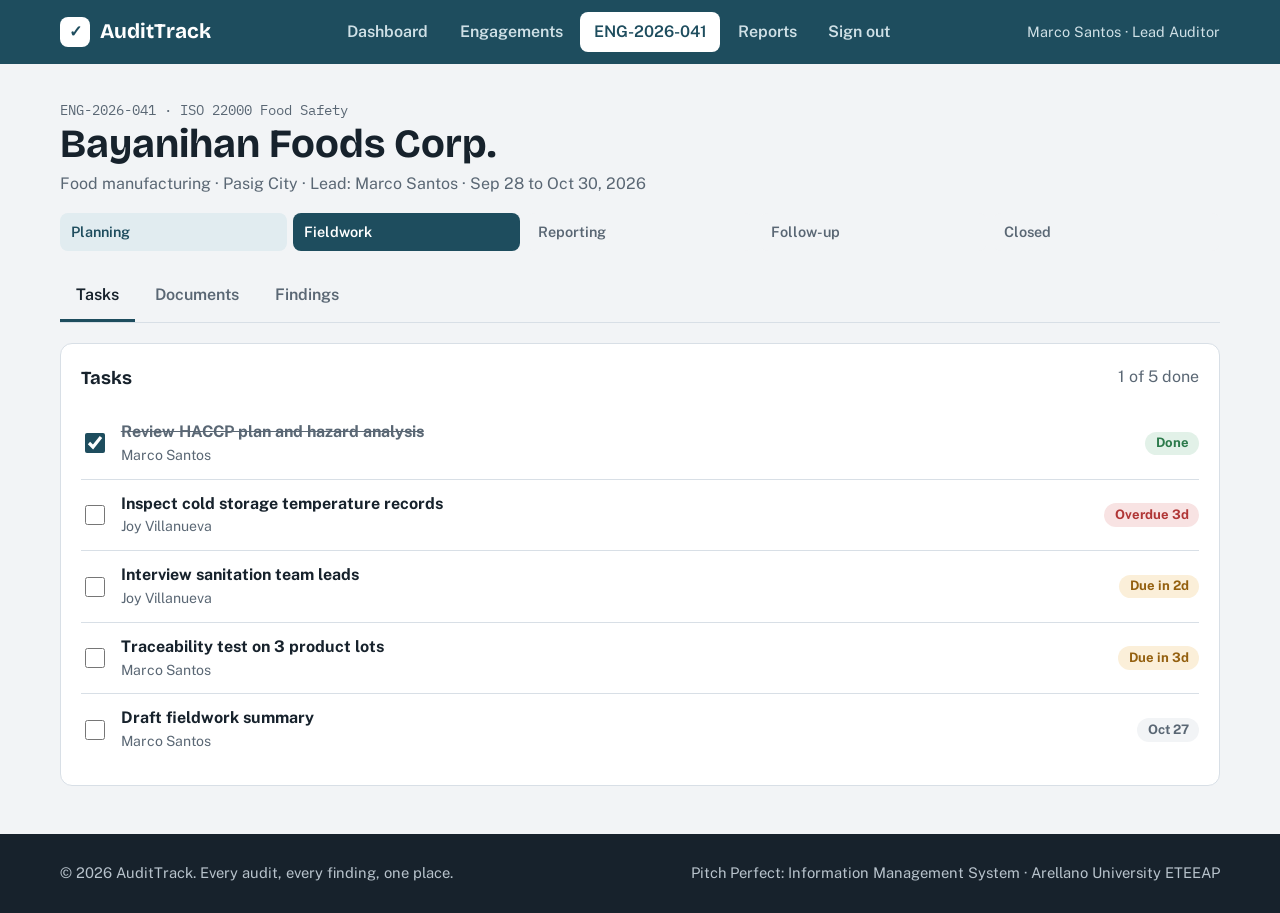
==== audit.html @ 6f2d4442 "Add files via upload AuditTrack Demo" ====
<!DOCTYPE html>
<html lang="en">
<head>
  <meta charset="UTF-8">
  <meta name="viewport" content="width=device-width, initial-scale=1">
  <title>ENG-2026-041 | AuditTrack</title>
  <link rel="preconnect" href="https://fonts.googleapis.com">
  <link rel="preconnect" href="https://fonts.gstatic.com" crossorigin>
  <link href="https://fonts.googleapis.com/css2?family=Bricolage+Grotesque:wght@600;700&family=IBM+Plex+Mono:wght@500&family=Public+Sans:wght@400;600;700&display=swap" rel="stylesheet">
  <link rel="stylesheet" href="style.css">
</head>
<body>
  <header class="site-header">
    <div class="wrap nav">
      <a class="brand" href="dashboard.html"><span class="brand-mark" aria-hidden="true">&#10003;</span>AuditTrack</a>
      <nav aria-label="Main">
        <button class="menu-toggle" aria-expanded="false" aria-controls="main-menu">Menu</button>
        <ul class="menu" id="main-menu">
          <li><a href="dashboard.html">Dashboard</a></li>
          <li><a href="engagements.html">Engagements</a></li>
          <li><a href="audit.html" aria-current="page">ENG-2026-041</a></li>
          <li><a href="reports.html">Reports</a></li>
          <li><a href="index.html">Sign out</a></li>
        </ul>
      </nav>
      <span class="user">Marco Santos &middot; Lead Auditor</span>
    </div>
  </header>

  <main>
    <div class="page-head">
      <div class="wrap">
        <p class="ref">ENG-2026-041 &middot; ISO 22000 Food Safety</p>
        <h1>Bayanihan Foods Corp.</h1>
        <p>Food manufacturing &middot; Pasig City &middot; Lead: Marco Santos &middot; Sep 28 to Oct 30, 2026</p>
        <!-- The 5 stages of an audit. "done" = finished, "now" = current stage -->
        <ol class="stages">
          <li class="done">Planning</li>
          <li class="now">Fieldwork</li>
          <li>Reporting</li>
          <li>Follow-up</li>
          <li>Closed</li>
        </ol>
      </div>
    </div>

    <div class="wrap stack">
      <!-- Tabs: each button shows the panel with the same name -->
      <div class="tabs" role="tablist">
        <button class="tab active" data-tab="tasks">Tasks</button>
        <button class="tab" data-tab="documents">Documents</button>
        <button class="tab" data-tab="findings">Findings</button>
      </div>

      <!-- TAB 1: Tasks -->
      <section class="card panel" id="tasks">
        <div class="card-head"><h2>Tasks</h2><span class="muted" id="task-count">1 of 5 done</span></div>
        <ul class="list">
          <li class="task done"><input type="checkbox" checked aria-label="Done"><div class="text"><strong>Review HACCP plan and hazard analysis</strong><div class="small">Marco Santos</div></div><span class="pill good">Done</span></li>
          <li class="task"><input type="checkbox" aria-label="Done"><div class="text"><strong>Inspect cold storage temperature records</strong><div class="small">Joy Villanueva</div></div><span class="pill crit">Overdue 3d</span></li>
          <li class="task"><input type="checkbox" aria-label="Done"><div class="text"><strong>Interview sanitation team leads</strong><div class="small">Joy Villanueva</div></div><span class="pill warn">Due in 2d</span></li>
          <li class="task"><input type="checkbox" aria-label="Done"><div class="text"><strong>Traceability test on 3 product lots</strong><div class="small">Marco Santos</div></div><span class="pill warn">Due in 3d</span></li>
          <li class="task"><input type="checkbox" aria-label="Done"><div class="text"><strong>Draft fieldwork summary</strong><div class="small">Marco Santos</div></div><span class="pill">Oct 27</span></li>
        </ul>
      </section>

      <!-- TAB 2: Documents -->
      <section class="card panel" id="documents" hidden>
        <div class="card-head">
          <h2>Documents</h2>
          <label class="btn small">Upload evidence<input type="file" class="upload"></label>
        </div>
        <ul class="list">
          <li><div class="text"><strong>HACCP Plan 2026</strong><div class="small">Policy &middot; v3 &middot; Liza Cruz &middot; Sep 30</div></div><span class="pill good">Submitted</span></li>
          <li><div class="text"><strong>Supplier accreditation list</strong><div class="small">Records &middot; v1 &middot; Liza Cruz &middot; Oct 2</div></div><span class="pill good">Submitted</span></li>
          <li><div class="text"><strong>Sanitation walkthrough photos</strong><div class="small">Evidence &middot; v1 &middot; Joy Villanueva &middot; Oct 9</div></div><span class="pill good">Submitted</span></li>
          <li><div class="text"><strong>Cold storage temperature logs (Jul to Sep)</strong><div class="small">Records &middot; waiting for client &middot; needed Oct 15</div></div><span class="pill warn">Requested</span></li>
          <li><div class="text"><strong>Pest control service reports</strong><div class="small">Records &middot; waiting for client &middot; needed Oct 18</div></div><span class="pill warn">Requested</span></li>
        </ul>
      </section>

      <!-- TAB 3: Findings -->
      <section class="card panel stack" id="findings" hidden>
        <details>
          <summary class="btn small">+ Log finding</summary>
          <form id="finding-form" class="inset">
            <div class="form-grid">
              <div class="full"><label for="f-title">Finding</label><input id="f-title" name="title" required placeholder="e.g. Thermometer calibration is overdue"></div>
              <div class="full"><label for="f-desc">What did you see?</label><textarea id="f-desc" name="desc" required placeholder="Describe the issue and where you found it."></textarea></div>
              <div><label for="f-risk">Risk level</label><select id="f-risk" name="risk"><option>High</option><option selected>Medium</option><option>Low</option></select></div>
              <div><label for="f-date">Client must fix by</label><input id="f-date" name="date" type="date" value="2026-10-27"></div>
              <div class="full"><label for="f-action">Corrective action for the client</label><input id="f-action" name="action" required placeholder="What should the client do to fix it?"></div>
            </div>
            <button class="btn" type="submit">Log finding</button>
          </form>
        </details>

        <div class="stack" id="finding-list">
          <article class="finding high">
            <div class="top"><span class="ref">FND-041-01 &middot; High risk</span><span class="pill crit">Open</span></div>
            <h3>Cold storage temperature logs are incomplete</h3>
            <p>Freezer 2 has no temperature log for 9 days in September.</p>
            <div class="action"><b>Corrective action</b>Restore daily logging with a digital data logger. Owner: Liza Cruz &middot; Fix by Oct 25</div>
          </article>

          <article class="finding medium">
            <div class="top"><span class="ref">FND-041-02 &middot; Medium risk</span><span class="pill info status">Awaiting review</span></div>
            <h3>Two supplier accreditations expired</h3>
            <p>Accreditation for two packaging suppliers expired in August, but deliveries continued.</p>
            <div class="action"><b>Corrective action</b>Renew both accreditations and add expiry reminders. Owner: Liza Cruz &middot; Fix by Oct 20
              <div class="reply"><b>Client response &middot; Oct 11</b>Both suppliers were re-accredited on Oct 10. We added an expiry date column.<br><span class="ref">Renewed_certificates.pdf</span></div>
            </div>
            <!-- These two buttons are handled in script.js (part 5) -->
            <div class="btn-row review">
              <button class="btn good small verify">Verify fix</button>
              <button class="btn danger small reject">Reject</button>
            </div>
          </article>

          <article class="finding">
            <div class="top"><span class="ref">FND-041-03 &middot; Low risk</span><span class="pill good">Closed</span></div>
            <h3>Handwashing signs missing</h3>
            <p>Two of three handwashing stations have no signage.</p>
            <div class="action"><b>Corrective action</b>Post signs at all three stations. Verified by Joy Villanueva on Oct 8.</div>
          </article>
        </div>
      </section>
    </div>
  </main>

  <footer class="site-footer">
    <div class="wrap">
      <p>&copy; <span id="year">2026</span> AuditTrack. Every audit, every finding, one place.</p>
      <p>Pitch Perfect: Information Management System &middot; Arellano University ETEEAP</p>
    </div>
  </footer>
  <div class="toast" id="toast" role="status"></div>
  <script src="script.js"></script>
</body>
</html>
---- style.css ----
/* AuditTrack - shared stylesheet
   Every page uses this one file, so a change here changes the whole site. */

/* ---------- 1. Colors and fonts (change these to restyle everything) ---------- */
:root {
  --ink: #17222C;      /* main text */
  --paper: #F2F4F6;    /* page background */
  --white: #FFFFFF;    /* cards */
  --muted: #5A6774;    /* quiet text */
  --line: #D8DFE6;     /* borders */
  --brand: #1E4D5E;    /* AuditTrack teal: buttons, header, links */
  --brand-soft: #E1ECF0;
  /* status colors: each one means something */
  --good: #2C7A4B;  --good-soft: #E2F1E8;   /* done, verified, closed */
  --warn: #94600F;  --warn-soft: #FBEFD9;   /* due soon, medium risk */
  --crit: #B03636;  --crit-soft: #F8E3E3;   /* overdue, high risk, open */
  --info: #2D639E;  --info-soft: #E2ECF7;   /* planning, low risk */
  --head: "Bricolage Grotesque", "Segoe UI", Arial, sans-serif;
  --body: "Public Sans", "Segoe UI", Arial, sans-serif;
  --mono: "IBM Plex Mono", Consolas, monospace;
}
* { box-sizing: border-box; }
body {
  margin: 0;
  font-family: var(--body);
  font-size: 1rem;
  line-height: 1.55;
  color: var(--ink);
  background: var(--paper);
}
img { max-width: 100%; display: block; }
a { color: var(--brand); }
a:focus-visible, button:focus-visible, input:focus-visible,
textarea:focus-visible, select:focus-visible, summary:focus-visible {
  outline: 3px solid var(--warn);
  outline-offset: 2px;
}
.wrap { width: min(1160px, 100% - 2.5rem); margin-inline: auto; }
.ref { font-family: var(--mono); font-size: .88rem; color: var(--muted); }
td.ref { white-space: nowrap; }
.muted { color: var(--muted); }

/* ---------- 2. Header and navigation ---------- */
.site-header {
  background: var(--brand);
  color: var(--white);
  position: sticky; top: 0; z-index: 10;
}
.nav { display: flex; align-items: center; justify-content: space-between; min-height: 64px; gap: 1rem; }
.brand {
  display: flex; align-items: center; gap: .6rem;
  font-family: var(--head); font-weight: 700; font-size: 1.3rem;
  color: var(--white); text-decoration: none;
}
.brand-mark {
  width: 30px; height: 30px; border-radius: 8px;
  background: var(--white); color: var(--brand);
  display: grid; place-items: center; font-size: 1rem; font-weight: 800;
}
.menu { display: flex; gap: .25rem; list-style: none; margin: 0; padding: 0; }
.menu a {
  display: block; padding: .45rem .85rem; border-radius: 8px;
  color: #CFE0E6; text-decoration: none; font-weight: 600;
}
.menu a:hover { color: var(--white); background: rgba(255,255,255,.1); }
.menu a[aria-current="page"] { background: var(--white); color: var(--brand); }
.menu-toggle {
  display: none; border: 1px solid rgba(255,255,255,.4); background: transparent; color: var(--white);
  border-radius: 8px; padding: .4rem .8rem; font: inherit; font-weight: 600; cursor: pointer;
}
.user { font-size: .9rem; color: #CFE0E6; white-space: nowrap; }

/* ---------- 3. Page title area ---------- */
.page-head { padding: 2.25rem 0 1.25rem; }
.page-head h1 {
  font-family: var(--head); font-weight: 700; font-size: clamp(1.8rem, 4vw, 2.5rem);
  line-height: 1.1; margin: 0 0 .4rem;
}
.page-head p { color: var(--muted); margin: 0; max-width: 65ch; }
main { padding-bottom: 3rem; }
.stack { display: grid; gap: 1.25rem; }

/* ---------- 4. Cards, buttons, pills ---------- */
.card {
  background: var(--white); border: 1px solid var(--line);
  border-radius: 12px; padding: 1.25rem; min-width: 0;
}
.card h2 { font-family: var(--head); font-size: 1.15rem; margin: 0 0 1rem; }
.card-head { display: flex; justify-content: space-between; align-items: center; gap: 1rem; flex-wrap: wrap; margin-bottom: 1rem; }
.card-head h2 { margin: 0; }

.btn {
  display: inline-block; padding: .6rem 1.1rem; border-radius: 8px;
  background: var(--brand); color: var(--white); text-decoration: none;
  border: 2px solid var(--brand); cursor: pointer; font: inherit; font-weight: 600;
  position: relative;
}
.btn:hover { filter: brightness(1.15); }
.btn.ghost { background: var(--white); color: var(--brand); }
.btn.good { background: var(--good); border-color: var(--good); }
.btn.danger { background: var(--white); color: var(--crit); border-color: var(--crit); }
.btn.small { padding: .3rem .75rem; font-size: .9rem; }
.btn-row { display: flex; gap: .6rem; flex-wrap: wrap; align-items: center; }
/* hides the real file picker inside an Upload button */
.btn input[type="file"] { position: absolute; inset: 0; opacity: 0; cursor: pointer; }

.pill {
  display: inline-block; padding: .1rem .65rem; border-radius: 999px;
  font-size: .82rem; font-weight: 700; white-space: nowrap;
  background: var(--paper); color: var(--muted);
}
.pill.good { background: var(--good-soft); color: var(--good); }
.pill.warn { background: var(--warn-soft); color: var(--warn); }
.pill.crit { background: var(--crit-soft); color: var(--crit); }
.pill.info { background: var(--info-soft); color: var(--info); }
.pill.brand { background: var(--brand-soft); color: var(--brand); }

/* ---------- 5. Dashboard ---------- */
.stats { display: grid; grid-template-columns: repeat(4, 1fr); gap: 1rem; }
.stat .number { font-family: var(--head); font-size: 2.2rem; font-weight: 700; line-height: 1; }
.stat .label { color: var(--muted); margin-top: .4rem; font-size: .92rem; }
.stat.alert .number { color: var(--crit); }
.grid-3 { display: grid; grid-template-columns: repeat(3, 1fr); gap: 1rem; }
.grid-2 { display: grid; grid-template-columns: repeat(2, 1fr); gap: 1rem; }

/* simple bar chart: the width of .fill is set in the HTML, e.g. style="width: 50%" */
.bars { display: grid; gap: .7rem; }
.bar { display: grid; grid-template-columns: 120px 1fr 24px; gap: .6rem; align-items: center; font-size: .92rem; }
.track { height: 10px; background: var(--paper); border-radius: 5px; overflow: hidden; }
.fill { height: 100%; background: var(--brand); border-radius: 5px; }
.fill.crit { background: var(--crit); }
.fill.warn { background: var(--warn); }
.fill.info { background: var(--info); }
.fill.good { background: var(--good); }
.bar b { text-align: right; }

/* ---------- 6. Tables ---------- */
.table-wrap { overflow-x: auto; }
table { width: 100%; border-collapse: collapse; }
th {
  text-align: left; font-size: .78rem; text-transform: uppercase; letter-spacing: .06em;
  color: var(--muted); padding: .55rem .7rem; border-bottom: 1px solid var(--line); white-space: nowrap;
}
td { padding: .7rem; border-bottom: 1px solid var(--line); vertical-align: middle; }
tbody tr:last-child td { border-bottom: 0; }
tbody tr:hover td { background: var(--paper); }

/* ---------- 7. Lists (tasks, documents) ---------- */
.list { list-style: none; margin: 0; padding: 0; }
.list li {
  display: flex; align-items: center; gap: .8rem; justify-content: space-between;
  padding: .75rem 0; border-bottom: 1px solid var(--line);
}
.list li:last-child { border-bottom: 0; }
.list .text { flex: 1; min-width: 0; }
.list .small { font-size: .88rem; color: var(--muted); }
.task input[type="checkbox"] { width: 20px; height: 20px; accent-color: var(--brand); cursor: pointer; flex: none; }
.task.done strong { text-decoration: line-through; color: var(--muted); }

.progress { display: flex; align-items: center; gap: .7rem; margin-bottom: .5rem; font-size: .92rem; }
.progress .track { flex: 1; }

/* ---------- 8. Audit page: stages and tabs ---------- */
.stages { display: grid; grid-template-columns: repeat(5, 1fr); gap: .4rem; list-style: none; padding: 0; margin: 1rem 0 0; }
.stages li { padding: .5rem .7rem; border-radius: 8px; background: var(--paper); color: var(--muted); font-weight: 600; font-size: .9rem; }
.stages li.done { background: var(--brand-soft); color: var(--brand); }
.stages li.now { background: var(--brand); color: var(--white); }

.tabs { display: flex; gap: .25rem; border-bottom: 1px solid var(--line); overflow-x: auto; }
.tab {
  background: none; border: 0; border-bottom: 3px solid transparent;
  padding: .7rem 1rem; font: inherit; font-weight: 600; color: var(--muted); cursor: pointer; white-space: nowrap;
}
.tab.active { color: var(--ink); border-bottom-color: var(--brand); }
.panel[hidden] { display: none; }

/* ---------- 9. Finding cards ---------- */
.finding {
  border: 1px solid var(--line); border-left: 5px solid var(--info);
  border-radius: 10px; padding: 1rem 1.1rem; background: var(--white);
  display: grid; gap: .5rem;
}
.finding.high { border-left-color: var(--crit); }
.finding.medium { border-left-color: var(--warn); }
.finding h3 { margin: 0; font-size: 1.05rem; }
.finding p { margin: 0; }
.finding .top { display: flex; justify-content: space-between; gap: .5rem; flex-wrap: wrap; }
.action { background: var(--paper); border-radius: 8px; padding: .7rem .9rem; font-size: .95rem; }
.action b { font-size: .75rem; text-transform: uppercase; letter-spacing: .06em; color: var(--muted); display: block; }
.reply { border-left: 3px solid var(--brand); padding-left: .7rem; margin-top: .5rem; }

/* ---------- 10. Forms ---------- */
form { display: grid; gap: 1rem; }
.form-grid { display: grid; grid-template-columns: 1fr 1fr; gap: 1rem; }
.form-grid .full { grid-column: 1 / -1; }
label { font-weight: 600; display: block; margin-bottom: .3rem; font-size: .95rem; }
input, select, textarea {
  width: 100%; font: inherit; padding: .6rem .75rem; border-radius: 8px;
  border: 1px solid #B9C4CE; background: var(--white); color: var(--ink);
}
textarea { min-height: 90px; resize: vertical; }
fieldset { border: 1px solid var(--line); border-radius: 8px; padding: .7rem 1rem; margin: 0; }
legend { font-weight: 600; padding: 0 .3rem; }
label.choice { display: flex; align-items: center; gap: .5rem; font-weight: 400; margin: .2rem 0; }
label.choice input { width: auto; }
details > summary { cursor: pointer; list-style: none; }
details > summary::-webkit-details-marker { display: none; }
details[open] > summary { margin-bottom: 1rem; }
.inset { background: var(--paper); border-radius: 10px; padding: 1rem; }

/* ---------- 11. Login page ---------- */
.login { min-height: 100vh; display: grid; place-items: center; padding: 2rem 1.25rem; }
.login-card { width: 100%; max-width: 440px; display: grid; gap: 1.25rem; }
.login-card .brand { color: var(--ink); }
.login-card .brand-mark { background: var(--brand); color: var(--white); }
.login-card h1 { font-family: var(--head); margin: 0; font-size: 1.8rem; }
.account {
  display: flex; gap: .8rem; align-items: center; text-decoration: none; color: var(--ink);
  border: 1px solid var(--line); border-radius: 10px; padding: .8rem 1rem;
}
.account:hover { border-color: var(--brand); background: var(--paper); }
.avatar {
  width: 38px; height: 38px; border-radius: 50%; flex: none;
  background: var(--brand-soft); color: var(--brand);
  display: grid; place-items: center; font-weight: 700; font-size: .9rem;
}

/* ---------- 12. Report preview ---------- */
.report { border: 2px dashed var(--line); }
.report-nums { display: grid; grid-template-columns: repeat(4, 1fr); gap: .7rem; margin: 1rem 0; }
.report-nums div { background: var(--paper); border-radius: 8px; padding: .7rem; }
.report-nums b { display: block; font-size: 1.3rem; }

/* ---------- 13. Pop-up message (toast) ---------- */
.toast {
  position: fixed; left: 50%; bottom: 24px; transform: translateX(-50%);
  background: var(--ink); color: var(--white); padding: .7rem 1.1rem; border-radius: 8px;
  font-weight: 600; opacity: 0; pointer-events: none; transition: opacity .2s;
  max-width: calc(100% - 2rem); z-index: 50;
}
.toast.show { opacity: 1; }

/* ---------- 14. Footer ---------- */
.site-footer { background: var(--ink); color: #B8C3CC; padding: 1.75rem 0; font-size: .92rem; }
.site-footer .wrap { display: flex; justify-content: space-between; gap: 1rem; flex-wrap: wrap; }
.site-footer p { margin: 0; }

/* ---------- 15. Phones and tablets ---------- */
@media (max-width: 900px) {
  .stats { grid-template-columns: 1fr 1fr; }
  .grid-3, .grid-2 { grid-template-columns: 1fr; }
  .report-nums { grid-template-columns: 1fr 1fr; }
}
@media (max-width: 720px) {
  .menu-toggle { display: block; }
  .user { display: none; }
  .menu {
    display: none; position: absolute; left: 0; right: 0; top: 64px;
    flex-direction: column; background: var(--brand); padding: .5rem 1.25rem 1rem;
  }
  .menu.open { display: flex; }
  .form-grid { grid-template-columns: 1fr; }
  .stages { grid-template-columns: 1fr 1fr; }
}
@media (prefers-reduced-motion: reduce) { .toast { transition: none; } }
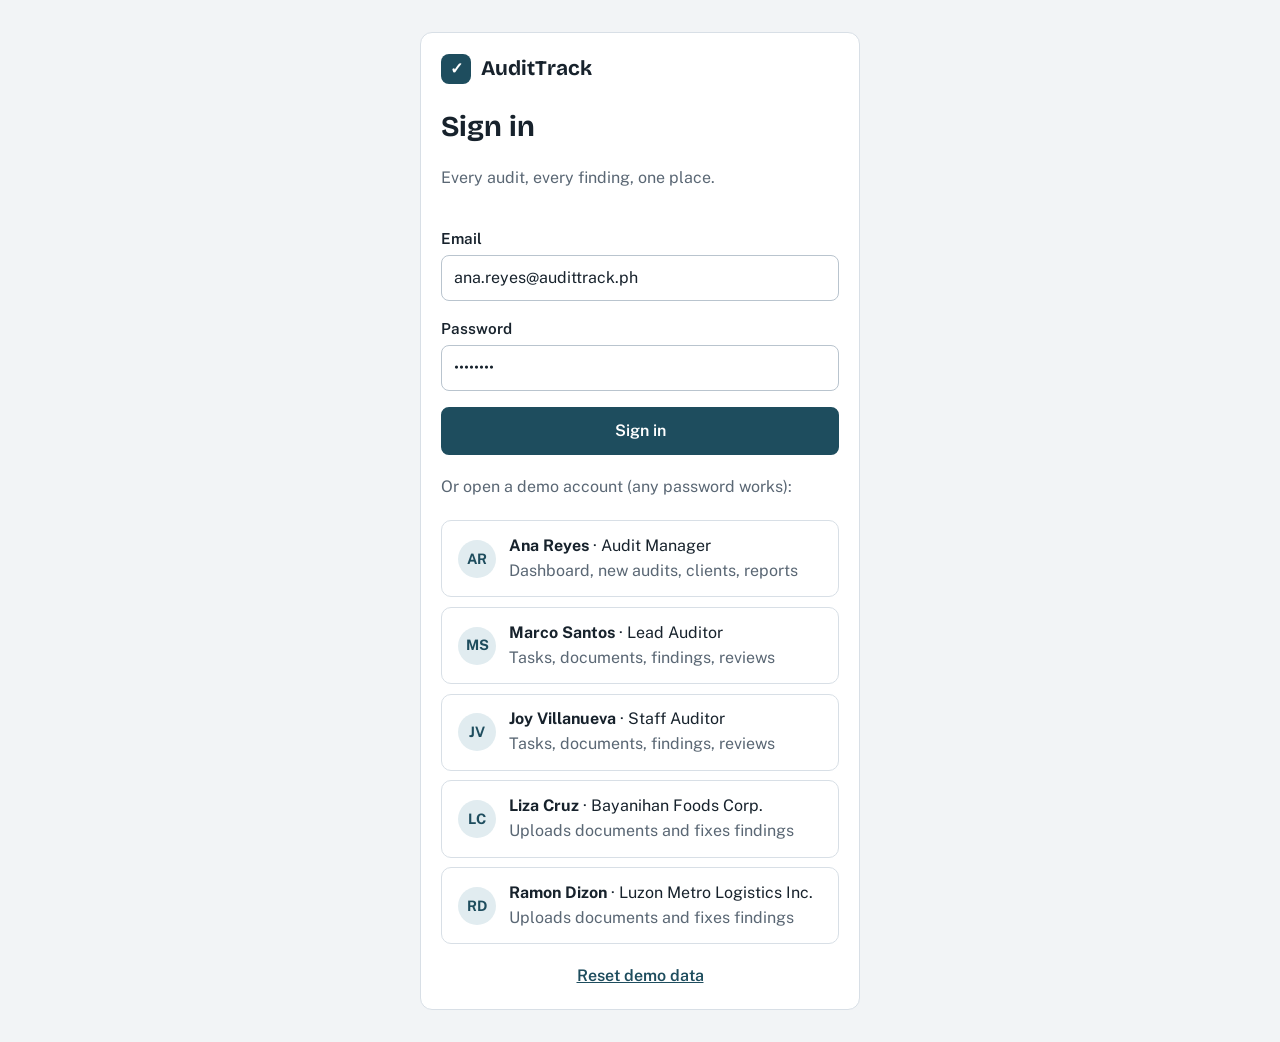
==== commit de064c32: "Add files via upload AuditTrack Demo" ====
--- a/audit.html
+++ b/audit.html
@@ -3,127 +3,128 @@
 <head>
   <meta charset="UTF-8">
   <meta name="viewport" content="width=device-width, initial-scale=1">
-  <title>ENG-2026-041 | AuditTrack</title>
+  <title>Engagement | AuditTrack</title>
+  <meta name="description" content="AuditTrack keeps every audit, document, and finding in one place.">
   <link rel="preconnect" href="https://fonts.googleapis.com">
   <link rel="preconnect" href="https://fonts.gstatic.com" crossorigin>
   <link href="https://fonts.googleapis.com/css2?family=Bricolage+Grotesque:wght@600;700&family=IBM+Plex+Mono:wght@500&family=Public+Sans:wght@400;600;700&display=swap" rel="stylesheet">
   <link rel="stylesheet" href="style.css">
 </head>
-<body>
-  <header class="site-header">
-    <div class="wrap nav">
-      <a class="brand" href="dashboard.html"><span class="brand-mark" aria-hidden="true">&#10003;</span>AuditTrack</a>
-      <nav aria-label="Main">
-        <button class="menu-toggle" aria-expanded="false" aria-controls="main-menu">Menu</button>
-        <ul class="menu" id="main-menu">
-          <li><a href="dashboard.html">Dashboard</a></li>
-          <li><a href="engagements.html">Engagements</a></li>
-          <li><a href="audit.html" aria-current="page">ENG-2026-041</a></li>
-          <li><a href="reports.html">Reports</a></li>
-          <li><a href="index.html">Sign out</a></li>
-        </ul>
-      </nav>
-      <span class="user">Marco Santos &middot; Lead Auditor</span>
-    </div>
-  </header>
+<!-- data-page tells script.js which page this is; data-roles says who may open it -->
+<body data-page="audit" data-roles="Manager Auditor">
+  <!-- script.js fills in the header: menu links, notifications, and the signed-in user -->
+  <header class="site-header" id="site-header"></header>
 
   <main>
     <div class="page-head">
       <div class="wrap">
-        <p class="ref">ENG-2026-041 &middot; ISO 22000 Food Safety</p>
-        <h1>Bayanihan Foods Corp.</h1>
-        <p>Food manufacturing &middot; Pasig City &middot; Lead: Marco Santos &middot; Sep 28 to Oct 30, 2026</p>
-        <!-- The 5 stages of an audit. "done" = finished, "now" = current stage -->
-        <ol class="stages">
-          <li class="done">Planning</li>
-          <li class="now">Fieldwork</li>
-          <li>Reporting</li>
-          <li>Follow-up</li>
-          <li>Closed</li>
-        </ol>
+        <a class="back" href="engagements.html">&lsaquo; Back to engagements</a>
+        <div class="eng-head">
+          <div>
+            <p class="ref" id="eng-ref"></p>
+            <h1 id="eng-client">Engagement</h1>
+            <p id="eng-meta"></p>
+          </div>
+          <div class="btn-row" id="eng-buttons"></div>
+        </div>
+        <ol class="stages" id="eng-stages"></ol>
       </div>
     </div>
 
     <div class="wrap stack">
       <!-- Tabs: each button shows the panel with the same name -->
       <div class="tabs" role="tablist">
-        <button class="tab active" data-tab="tasks">Tasks</button>
-        <button class="tab" data-tab="documents">Documents</button>
-        <button class="tab" data-tab="findings">Findings</button>
+        <button class="tab" data-tab="overview" role="tab">Overview</button>
+        <button class="tab" data-tab="tasks" role="tab">Tasks</button>
+        <button class="tab" data-tab="documents" role="tab">Documents</button>
+        <button class="tab" data-tab="findings" role="tab">Findings</button>
+        <button class="tab" data-tab="activity" role="tab">Activity</button>
       </div>
 
-      <!-- TAB 1: Tasks -->
-      <section class="card panel" id="tasks">
-        <div class="card-head"><h2>Tasks</h2><span class="muted" id="task-count">1 of 5 done</span></div>
-        <ul class="list">
-          <li class="task done"><input type="checkbox" checked aria-label="Done"><div class="text"><strong>Review HACCP plan and hazard analysis</strong><div class="small">Marco Santos</div></div><span class="pill good">Done</span></li>
-          <li class="task"><input type="checkbox" aria-label="Done"><div class="text"><strong>Inspect cold storage temperature records</strong><div class="small">Joy Villanueva</div></div><span class="pill crit">Overdue 3d</span></li>
-          <li class="task"><input type="checkbox" aria-label="Done"><div class="text"><strong>Interview sanitation team leads</strong><div class="small">Joy Villanueva</div></div><span class="pill warn">Due in 2d</span></li>
-          <li class="task"><input type="checkbox" aria-label="Done"><div class="text"><strong>Traceability test on 3 product lots</strong><div class="small">Marco Santos</div></div><span class="pill warn">Due in 3d</span></li>
-          <li class="task"><input type="checkbox" aria-label="Done"><div class="text"><strong>Draft fieldwork summary</strong><div class="small">Marco Santos</div></div><span class="pill">Oct 27</span></li>
-        </ul>
+      <!-- TAB 1: Overview -->
+      <section class="panel grid-2" id="overview">
+        <div class="card stack">
+          <h2 style="margin:0">Scope</h2>
+          <p style="margin:0" id="eng-scope"></p>
+          <h2 style="margin:.5rem 0 0">Progress</h2>
+          <div id="eng-progress"></div>
+        </div>
+        <div class="card">
+          <h2>People</h2>
+          <ul class="list" id="eng-people"></ul>
+        </div>
       </section>
 
-      <!-- TAB 2: Documents -->
-      <section class="card panel" id="documents" hidden>
+      <!-- TAB 2: Tasks -->
+      <section class="card panel" id="tasks">
+        <div class="card-head"><h2>Tasks</h2><span class="muted" id="task-count"></span></div>
+        <details id="add-task">
+          <summary class="btn small">+ Add task</summary>
+          <form id="task-form" class="inset" novalidate>
+            <div class="form-grid">
+              <div class="full"><label for="t-title">Task</label><input id="t-title" name="title" placeholder="e.g. Review sanitation records"></div>
+              <div><label for="t-who">Assign to</label><select id="t-who" name="who"></select></div>
+              <div><label for="t-due">Due date</label><input id="t-due" name="due" type="date"></div>
+            </div>
+            <p class="form-error" id="task-error"></p>
+            <div><button class="btn" type="submit">Add task</button></div>
+          </form>
+        </details>
+        <ul class="list" id="task-list"></ul>
+      </section>
+
+      <!-- TAB 3: Documents -->
+      <section class="card panel" id="documents">
         <div class="card-head">
           <h2>Documents</h2>
-          <label class="btn small">Upload evidence<input type="file" class="upload"></label>
+          <div class="btn-row" id="doc-buttons">
+            <label class="btn small">Upload evidence<input type="file" id="evidence-upload"></label>
+          </div>
         </div>
-        <ul class="list">
-          <li><div class="text"><strong>HACCP Plan 2026</strong><div class="small">Policy &middot; v3 &middot; Liza Cruz &middot; Sep 30</div></div><span class="pill good">Submitted</span></li>
-          <li><div class="text"><strong>Supplier accreditation list</strong><div class="small">Records &middot; v1 &middot; Liza Cruz &middot; Oct 2</div></div><span class="pill good">Submitted</span></li>
-          <li><div class="text"><strong>Sanitation walkthrough photos</strong><div class="small">Evidence &middot; v1 &middot; Joy Villanueva &middot; Oct 9</div></div><span class="pill good">Submitted</span></li>
-          <li><div class="text"><strong>Cold storage temperature logs (Jul to Sep)</strong><div class="small">Records &middot; waiting for client &middot; needed Oct 15</div></div><span class="pill warn">Requested</span></li>
-          <li><div class="text"><strong>Pest control service reports</strong><div class="small">Records &middot; waiting for client &middot; needed Oct 18</div></div><span class="pill warn">Requested</span></li>
-        </ul>
+        <details id="request-doc">
+          <summary class="btn ghost small">Request a document from the client</summary>
+          <form id="request-form" class="inset" novalidate>
+            <div class="form-grid">
+              <div><label for="rq-name">Document needed</label><input id="rq-name" name="name" placeholder="e.g. Calibration certificates"></div>
+              <div><label for="rq-due">Needed by</label><input id="rq-due" name="due" type="date"></div>
+            </div>
+            <p class="form-error" id="request-error"></p>
+            <div><button class="btn" type="submit">Send request</button></div>
+          </form>
+        </details>
+        <div class="table-wrap">
+          <table>
+            <thead><tr><th>Document</th><th>Type</th><th class="num">Version</th><th>Uploaded by</th><th>Date</th><th>Status</th></tr></thead>
+            <tbody id="doc-rows"></tbody>
+          </table>
+        </div>
       </section>
 
-      <!-- TAB 3: Findings -->
-      <section class="card panel stack" id="findings" hidden>
-        <details>
+      <!-- TAB 4: Findings -->
+      <section class="card panel" id="findings">
+        <div class="card-head"><h2>Findings</h2></div>
+        <details id="log-finding">
           <summary class="btn small">+ Log finding</summary>
-          <form id="finding-form" class="inset">
+          <form id="finding-form" class="inset" novalidate>
             <div class="form-grid">
-              <div class="full"><label for="f-title">Finding</label><input id="f-title" name="title" required placeholder="e.g. Thermometer calibration is overdue"></div>
-              <div class="full"><label for="f-desc">What did you see?</label><textarea id="f-desc" name="desc" required placeholder="Describe the issue and where you found it."></textarea></div>
+              <div class="full"><label for="f-title">Finding</label><input id="f-title" name="title" placeholder="e.g. Thermometer calibration is overdue"></div>
+              <div class="full"><label for="f-desc">What did you see?</label><textarea id="f-desc" name="desc" placeholder="Describe the issue and where you found it."></textarea></div>
+              <div><label for="f-clause">Standard or clause</label><input id="f-clause" name="clause" placeholder="e.g. ISO 22000 Clause 7.1.5"></div>
               <div><label for="f-risk">Risk level</label><select id="f-risk" name="risk"><option>High</option><option selected>Medium</option><option>Low</option></select></div>
-              <div><label for="f-date">Client must fix by</label><input id="f-date" name="date" type="date" value="2026-10-27"></div>
-              <div class="full"><label for="f-action">Corrective action for the client</label><input id="f-action" name="action" required placeholder="What should the client do to fix it?"></div>
+              <div class="full"><label for="f-action">Corrective action for the client</label><input id="f-action" name="action" placeholder="What should the client do to fix it?"></div>
+              <div><label for="f-target">Client must fix by</label><input id="f-target" name="target" type="date"></div>
             </div>
-            <button class="btn" type="submit">Log finding</button>
+            <p class="form-error" id="finding-error"></p>
+            <div><button class="btn" type="submit">Log finding</button></div>
           </form>
         </details>
+        <div class="stack" id="finding-list"></div>
+      </section>
 
-        <div class="stack" id="finding-list">
-          <article class="finding high">
-            <div class="top"><span class="ref">FND-041-01 &middot; High risk</span><span class="pill crit">Open</span></div>
-            <h3>Cold storage temperature logs are incomplete</h3>
-            <p>Freezer 2 has no temperature log for 9 days in September.</p>
-            <div class="action"><b>Corrective action</b>Restore daily logging with a digital data logger. Owner: Liza Cruz &middot; Fix by Oct 25</div>
-          </article>
-
-          <article class="finding medium">
-            <div class="top"><span class="ref">FND-041-02 &middot; Medium risk</span><span class="pill info status">Awaiting review</span></div>
-            <h3>Two supplier accreditations expired</h3>
-            <p>Accreditation for two packaging suppliers expired in August, but deliveries continued.</p>
-            <div class="action"><b>Corrective action</b>Renew both accreditations and add expiry reminders. Owner: Liza Cruz &middot; Fix by Oct 20
-              <div class="reply"><b>Client response &middot; Oct 11</b>Both suppliers were re-accredited on Oct 10. We added an expiry date column.<br><span class="ref">Renewed_certificates.pdf</span></div>
-            </div>
-            <!-- These two buttons are handled in script.js (part 5) -->
-            <div class="btn-row review">
-              <button class="btn good small verify">Verify fix</button>
-              <button class="btn danger small reject">Reject</button>
-            </div>
-          </article>
-
-          <article class="finding">
-            <div class="top"><span class="ref">FND-041-03 &middot; Low risk</span><span class="pill good">Closed</span></div>
-            <h3>Handwashing signs missing</h3>
-            <p>Two of three handwashing stations have no signage.</p>
-            <div class="action"><b>Corrective action</b>Post signs at all three stations. Verified by Joy Villanueva on Oct 8.</div>
-          </article>
-        </div>
+      <!-- TAB 5: Activity log -->
+      <section class="card panel" id="activity">
+        <div class="card-head"><h2>Activity log</h2><span class="muted">Every change is recorded</span></div>
+        <ul class="list" id="log-list"></ul>
       </section>
     </div>
   </main>
@@ -134,7 +135,9 @@
       <p>Pitch Perfect: Information Management System &middot; Arellano University ETEEAP</p>
     </div>
   </footer>
-  <div class="toast" id="toast" role="status"></div>
+  <div class="toast" id="toast" role="status" aria-live="polite"></div>
+  <!-- data.js (the database) must load before script.js (the pages) -->
+  <script src="data.js"></script>
   <script src="script.js"></script>
 </body>
 </html>
--- a/style.css
+++ b/style.css
@@ -68,7 +68,40 @@
   display: none; border: 1px solid rgba(255,255,255,.4); background: transparent; color: var(--white);
   border-radius: 8px; padding: .4rem .8rem; font: inherit; font-weight: 600; cursor: pointer;
 }
-.user { font-size: .9rem; color: #CFE0E6; white-space: nowrap; }
+.header-right { display: flex; align-items: center; gap: .75rem; }
+.user { display: flex; align-items: center; gap: .5rem; font-size: .92rem; color: #CFE0E6; white-space: nowrap; }
+.btn.on-dark { background: transparent; border-color: rgba(255,255,255,.45); color: var(--white); }
+.btn.on-dark:hover { background: rgba(255,255,255,.12); filter: none; }
+
+/* notifications bell and its drop-down box */
+.bell-wrap { position: relative; }
+.bell {
+  position: relative; background: transparent; border: 0; color: var(--white);
+  padding: .4rem; border-radius: 8px; cursor: pointer; display: grid; place-items: center;
+}
+.bell:hover { background: rgba(255,255,255,.12); }
+.badge {
+  position: absolute; top: -4px; right: -6px; min-width: 19px; height: 19px; padding: 0 5px;
+  border-radius: 999px; background: var(--crit); color: var(--white);
+  font-size: .72rem; font-weight: 700; display: grid; place-items: center;
+}
+.dropdown {
+  position: absolute; right: 0; top: calc(100% + 10px); width: min(360px, 88vw);
+  background: var(--white); color: var(--ink); border: 1px solid var(--line); border-radius: 12px;
+  box-shadow: 0 14px 34px rgba(10, 20, 30, .2); padding: .5rem; z-index: 30;
+}
+.dropdown-head { display: flex; justify-content: space-between; align-items: center; padding: .35rem .6rem .6rem; }
+.note {
+  display: block; width: 100%; text-align: left; background: none; border: 0; font: inherit; font-size: .92rem;
+  color: var(--ink); padding: .6rem; border-radius: 8px; cursor: pointer;
+}
+.note:hover { background: var(--paper); }
+.note.unread { font-weight: 700; }
+.note.unread::before {
+  content: ""; display: inline-block; width: 8px; height: 8px; border-radius: 50%;
+  background: var(--brand); margin-right: .45rem; vertical-align: middle;
+}
+.note-empty { padding: .6rem; margin: 0; }
 
 /* ---------- 3. Page title area ---------- */
 .page-head { padding: 2.25rem 0 1.25rem; }
@@ -76,7 +109,11 @@
   font-family: var(--head); font-weight: 700; font-size: clamp(1.8rem, 4vw, 2.5rem);
   line-height: 1.1; margin: 0 0 .4rem;
 }
-.page-head p { color: var(--muted); margin: 0; max-width: 65ch; }
+.page-head p { color: var(--muted); margin: 0; max-width: 70ch; }
+.back { display: inline-block; margin-bottom: .75rem; font-weight: 600; text-decoration: none; }
+.back:hover { text-decoration: underline; }
+.eng-head { display: flex; justify-content: space-between; align-items: flex-start; gap: 1rem; flex-wrap: wrap; }
+.stack-sm { display: grid; gap: .6rem; }
 main { padding-bottom: 3rem; }
 .stack { display: grid; gap: 1.25rem; }
 
@@ -92,7 +129,7 @@
 .btn {
   display: inline-block; padding: .6rem 1.1rem; border-radius: 8px;
   background: var(--brand); color: var(--white); text-decoration: none;
-  border: 2px solid var(--brand); cursor: pointer; font: inherit; font-weight: 600;
+  border: 2px solid var(--brand); cursor: pointer; font: inherit; font-weight: 600; white-space: nowrap;
   position: relative;
 }
 .btn:hover { filter: brightness(1.15); }
@@ -117,6 +154,8 @@
 
 /* ---------- 5. Dashboard ---------- */
 .stats { display: grid; grid-template-columns: repeat(4, 1fr); gap: 1rem; }
+a.stat { text-decoration: none; color: var(--ink); }
+a.stat:hover { border-color: var(--brand); }
 .stat .number { font-family: var(--head); font-size: 2.2rem; font-weight: 700; line-height: 1; }
 .stat .label { color: var(--muted); margin-top: .4rem; font-size: .92rem; }
 .stat.alert .number { color: var(--crit); }
@@ -144,6 +183,21 @@
 td { padding: .7rem; border-bottom: 1px solid var(--line); vertical-align: middle; }
 tbody tr:last-child td { border-bottom: 0; }
 tbody tr:hover td { background: var(--paper); }
+tr.row-link { cursor: pointer; }
+td.num, th.num { text-align: right; font-variant-numeric: tabular-nums; }
+
+/* filter chips and search box */
+.chips { display: flex; flex-wrap: wrap; gap: .4rem; }
+.chip {
+  font: inherit; font-size: .88rem; font-weight: 600; cursor: pointer;
+  border: 1px solid var(--line); background: var(--white); color: var(--muted);
+  padding: .3rem .8rem; border-radius: 999px;
+}
+.chip:hover { border-color: var(--brand); }
+.chip[aria-pressed="true"] { background: var(--brand); border-color: var(--brand); color: var(--white); }
+.search { max-width: 280px; }
+.empty { color: var(--muted); text-align: center; padding: 1.25rem; margin: 0; border: 1px dashed var(--line); border-radius: 10px; width: 100%; }
+.callout { background: var(--brand-soft); border-radius: 12px; padding: .9rem 1.2rem; }
 
 /* ---------- 7. Lists (tasks, documents) ---------- */
 .list { list-style: none; margin: 0; padding: 0; }
@@ -159,6 +213,7 @@
 
 .progress { display: flex; align-items: center; gap: .7rem; margin-bottom: .5rem; font-size: .92rem; }
 .progress .track { flex: 1; }
+.progress span { min-width: 130px; }
 
 /* ---------- 8. Audit page: stages and tabs ---------- */
 .stages { display: grid; grid-template-columns: repeat(5, 1fr); gap: .4rem; list-style: none; padding: 0; margin: 1rem 0 0; }
@@ -172,6 +227,7 @@
   padding: .7rem 1rem; font: inherit; font-weight: 600; color: var(--muted); cursor: pointer; white-space: nowrap;
 }
 .tab.active { color: var(--ink); border-bottom-color: var(--brand); }
+.tab .count { font-size: .75rem; background: var(--paper); border-radius: 999px; padding: 0 .45rem; margin-left: .2rem; }
 .panel[hidden] { display: none; }
 
 /* ---------- 9. Finding cards ---------- */
@@ -186,8 +242,13 @@
 .finding p { margin: 0; }
 .finding .top { display: flex; justify-content: space-between; gap: .5rem; flex-wrap: wrap; }
 .action { background: var(--paper); border-radius: 8px; padding: .7rem .9rem; font-size: .95rem; }
+.action .pill { background: var(--white); }
 .action b { font-size: .75rem; text-transform: uppercase; letter-spacing: .06em; color: var(--muted); display: block; }
 .reply { border-left: 3px solid var(--brand); padding-left: .7rem; margin-top: .5rem; }
+.reply.returned { border-left-color: var(--crit); }
+.verified { color: var(--good); font-weight: 700; margin: .4rem 0 0; }
+.finding .small { font-size: .88rem; margin: 0; }
+.reject-form { background: var(--crit-soft); border-radius: 8px; padding: .8rem; gap: .6rem; }
 
 /* ---------- 10. Forms ---------- */
 form { display: grid; gap: 1rem; }
@@ -206,7 +267,11 @@
 details > summary { cursor: pointer; list-style: none; }
 details > summary::-webkit-details-marker { display: none; }
 details[open] > summary { margin-bottom: 1rem; }
-.inset { background: var(--paper); border-radius: 10px; padding: 1rem; }
+.inset { background: var(--paper); border-radius: 10px; padding: 1rem; margin-bottom: 1rem; }
+.finding .inset { margin-bottom: 0; }
+.form-error { color: var(--crit); font-weight: 600; margin: 0; min-height: 0; }
+.form-error:empty { display: none; }
+.link-btn { background: none; border: 0; padding: 0; font: inherit; font-weight: 600; color: var(--brand); cursor: pointer; text-decoration: underline; }
 
 /* ---------- 11. Login page ---------- */
 .login { min-height: 100vh; display: grid; place-items: center; padding: 2rem 1.25rem; }
@@ -215,6 +280,7 @@
 .login-card .brand-mark { background: var(--brand); color: var(--white); }
 .login-card h1 { font-family: var(--head); margin: 0; font-size: 1.8rem; }
 .account {
+  width: 100%; font: inherit; text-align: left; background: var(--white); cursor: pointer;
   display: flex; gap: .8rem; align-items: center; text-decoration: none; color: var(--ink);
   border: 1px solid var(--line); border-radius: 10px; padding: .8rem 1rem;
 }
@@ -224,12 +290,14 @@
   background: var(--brand-soft); color: var(--brand);
   display: grid; place-items: center; font-weight: 700; font-size: .9rem;
 }
+.avatar.small { width: 28px; height: 28px; font-size: .75rem; }
 
 /* ---------- 12. Report preview ---------- */
 .report { border: 2px dashed var(--line); }
 .report-nums { display: grid; grid-template-columns: repeat(4, 1fr); gap: .7rem; margin: 1rem 0; }
 .report-nums div { background: var(--paper); border-radius: 8px; padding: .7rem; }
 .report-nums b { display: block; font-size: 1.3rem; }
+.report h3 { font-family: var(--head); margin: 1.25rem 0 .5rem; }
 
 /* ---------- 13. Pop-up message (toast) ---------- */
 .toast {
@@ -253,7 +321,11 @@
 }
 @media (max-width: 720px) {
   .menu-toggle { display: block; }
+  .nav { gap: .5rem; }
+  .brand { font-size: 1.1rem; }
+  .header-right { gap: .4rem; }
   .user { display: none; }
+  .search { max-width: none; }
   .menu {
     display: none; position: absolute; left: 0; right: 0; top: 64px;
     flex-direction: column; background: var(--brand); padding: .5rem 1.25rem 1rem;
@@ -263,3 +335,11 @@
   .stages { grid-template-columns: 1fr 1fr; }
 }
 @media (prefers-reduced-motion: reduce) { .toast { transition: none; } }
+
+/* ---------- 16. Printing a report (Print / Save as PDF) ---------- */
+@media print {
+  .site-header, .site-footer, .no-print, .toast { display: none !important; }
+  body { background: #fff; }
+  .report { border: 0; padding: 0; }
+  .wrap { width: 100%; }
+}
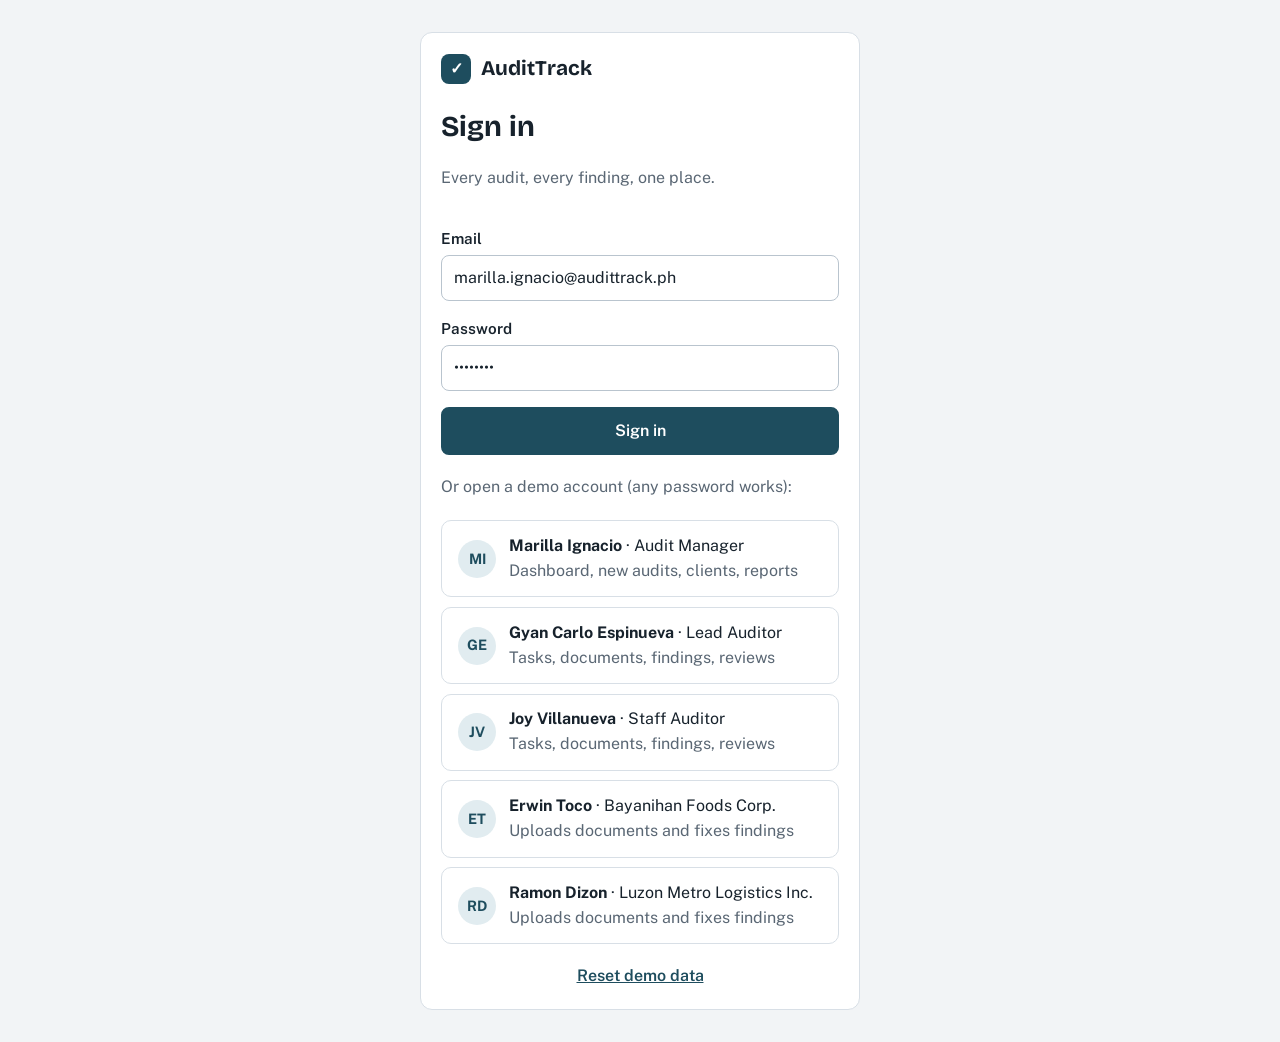
==== commit fefb933c: "Add files via upload" ====
--- a/audit.html
+++ b/audit.html
@@ -42,7 +42,7 @@
       </div>
 
       <!-- TAB 1: Overview -->
-      <section class="panel grid-2" id="overview">
+      <section class="panel grid-2" id="panel-overview">
         <div class="card stack">
           <h2 style="margin:0">Scope</h2>
           <p style="margin:0" id="eng-scope"></p>
@@ -56,7 +56,7 @@
       </section>
 
       <!-- TAB 2: Tasks -->
-      <section class="card panel" id="tasks">
+      <section class="card panel" id="panel-tasks">
         <div class="card-head"><h2>Tasks</h2><span class="muted" id="task-count"></span></div>
         <details id="add-task">
           <summary class="btn small">+ Add task</summary>
@@ -74,7 +74,7 @@
       </section>
 
       <!-- TAB 3: Documents -->
-      <section class="card panel" id="documents">
+      <section class="card panel" id="panel-documents">
         <div class="card-head">
           <h2>Documents</h2>
           <div class="btn-row" id="doc-buttons">
@@ -101,7 +101,7 @@
       </section>
 
       <!-- TAB 4: Findings -->
-      <section class="card panel" id="findings">
+      <section class="card panel" id="panel-findings">
         <div class="card-head"><h2>Findings</h2></div>
         <details id="log-finding">
           <summary class="btn small">+ Log finding</summary>
@@ -122,7 +122,7 @@
       </section>
 
       <!-- TAB 5: Activity log -->
-      <section class="card panel" id="activity">
+      <section class="card panel" id="panel-activity">
         <div class="card-head"><h2>Activity log</h2><span class="muted">Every change is recorded</span></div>
         <ul class="list" id="log-list"></ul>
       </section>
